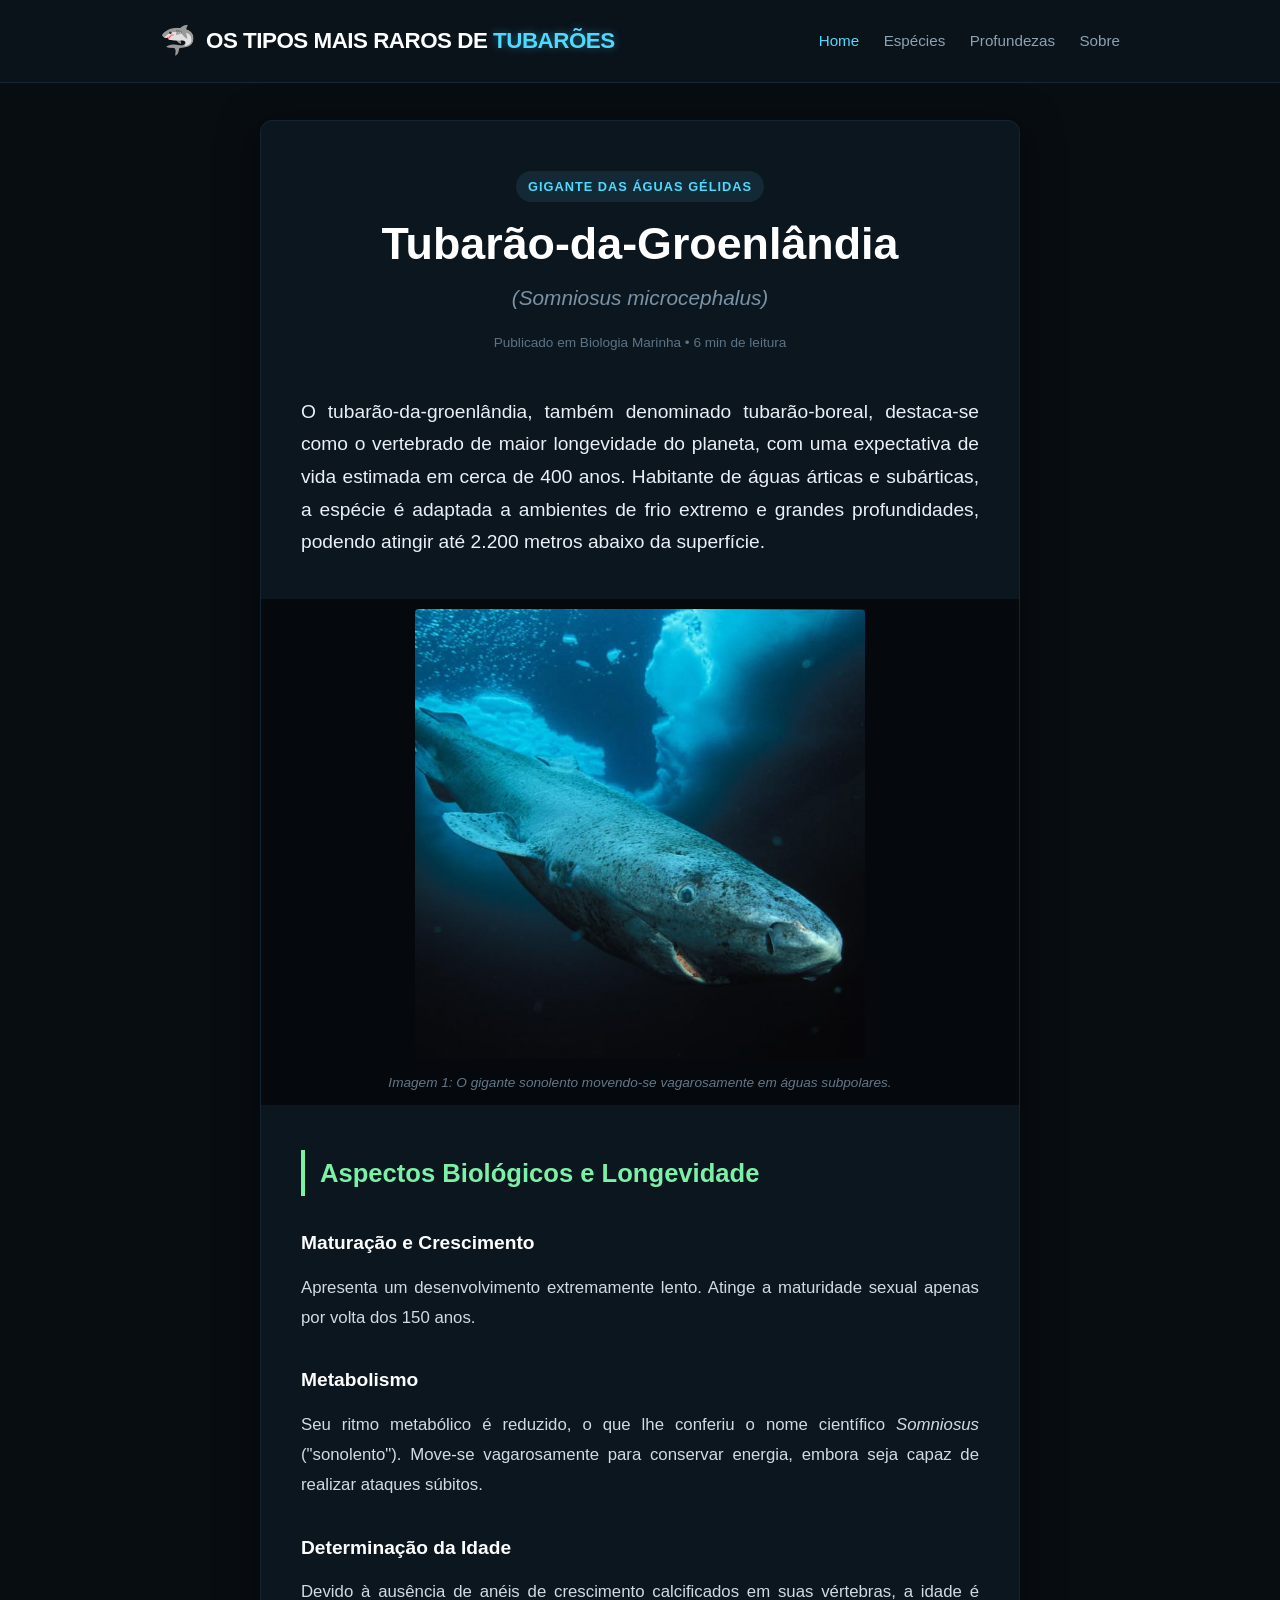
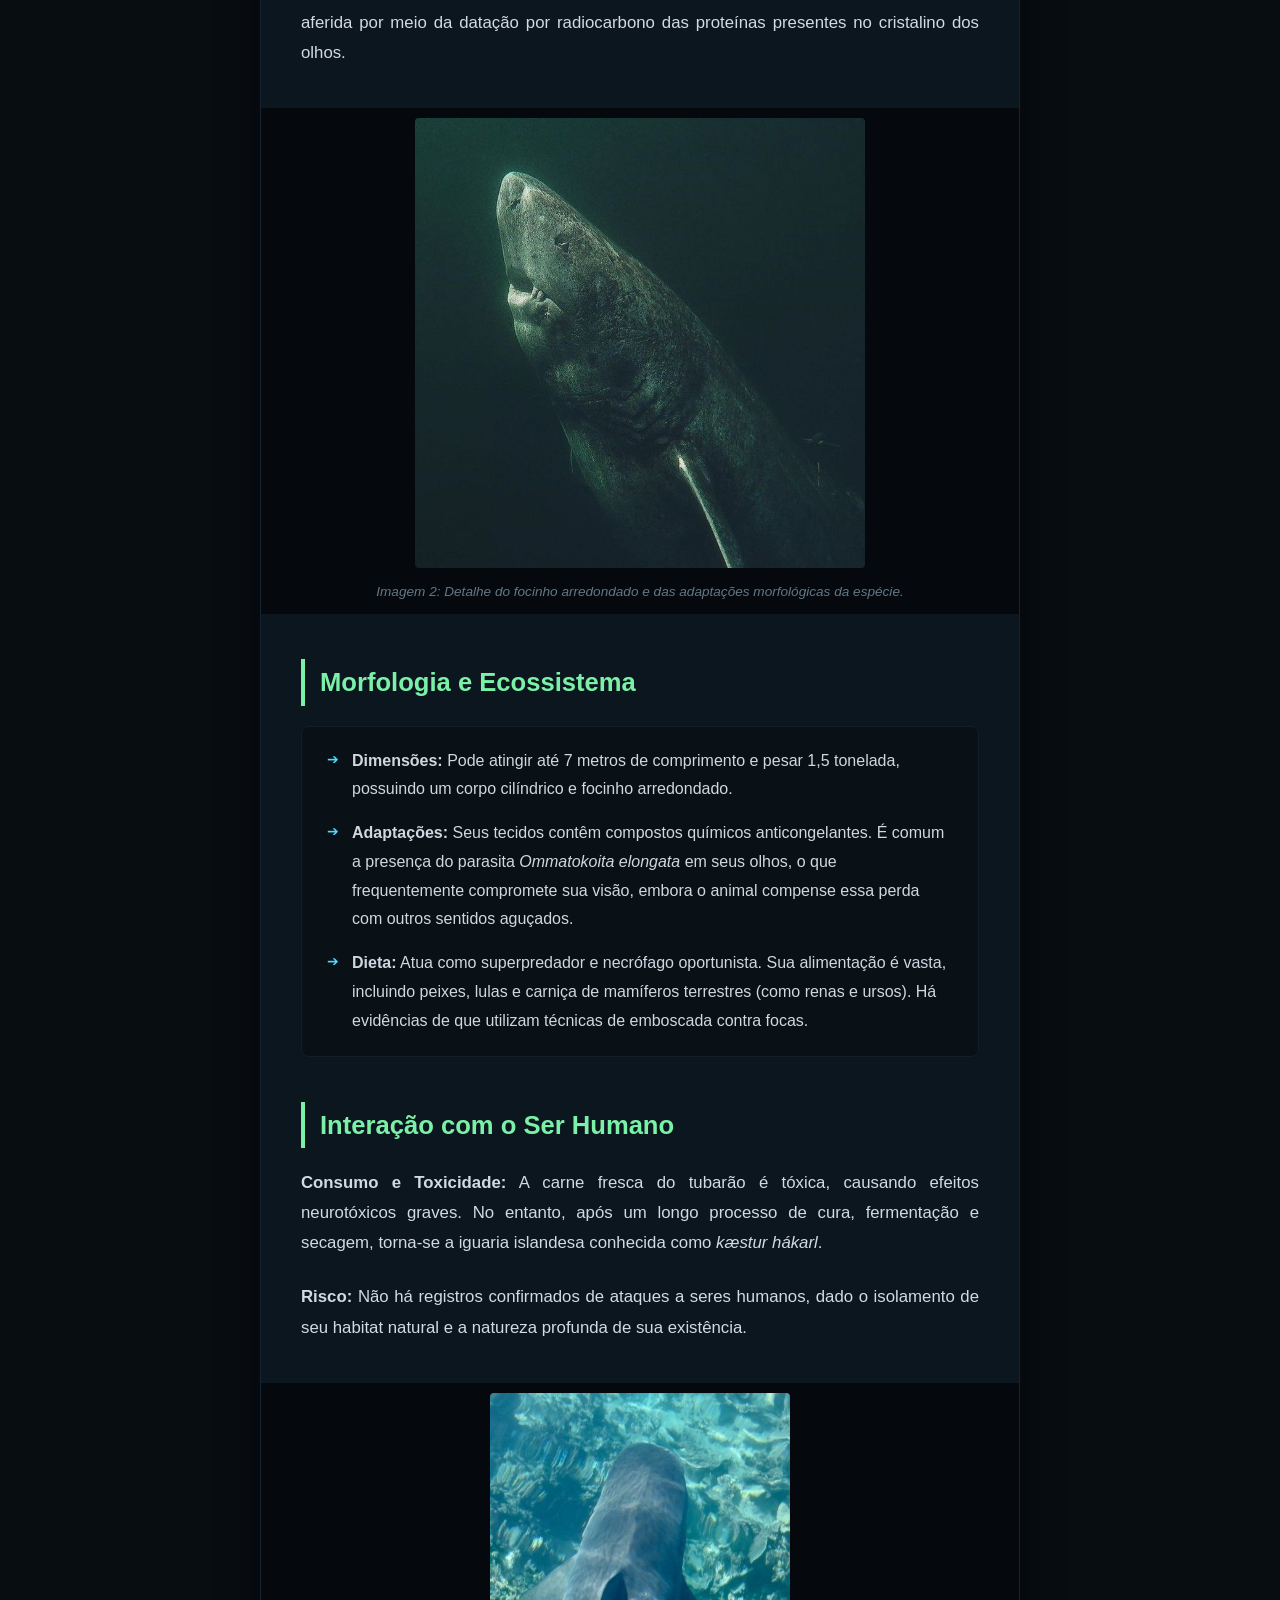
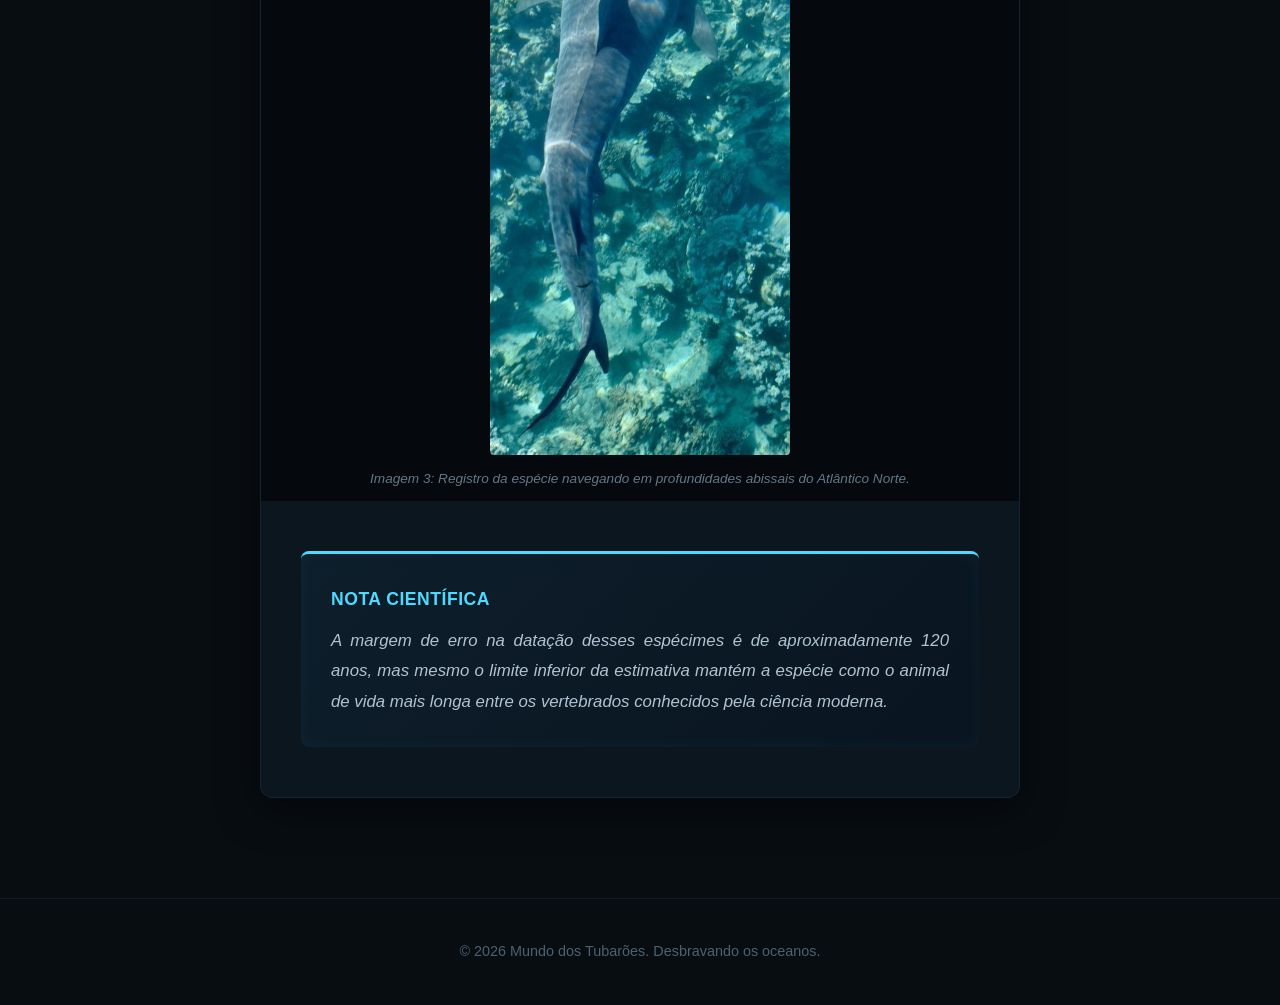
==== Tubarão da groenlandia.html @ ea581b5d "Add files via upload" ====
<!DOCTYPE html>
<html lang="pt-br">
<head>
    <meta charset="UTF-8">
    <meta name="viewport" content="width=device-width, initial-scale=1.0">
    <title>Tubarão-da-Groenlândia - Mundo dos Tubarões</title>
    <link rel="stylesheet" href="style.css">
</head>
<body>

    
    <header class="blog-header">
        <div class="header-container">
            <a href="index.html" class="logo-link">
                <span class="logo-icon">🦈</span>
                <span class="logo-text">OS TIPOS MAIS RAROS DE <span class="highlight">TUBARÕES</span></span>
            </a>
            <nav class="blog-nav">
                <a href="index.html" class="active">Home</a>
                <a href="#">Espécies</a>
                <a href="#">Profundezas</a>
                <a href="#">Sobre</a>
            </nav>
        </div>
    </header>
    
    <main class="main-content">
        <article class="post-container">

            <header class="post-header">
                <span class="category-tag">Gigante das Águas Gélidas</span>
                <h1>Tubarão-da-Groenlândia</h1>
                <div class="subtitle">(Somniosus microcephalus)</div>
                <div class="post-meta">Publicado em Biologia Marinha &bull; 6 min de leitura</div>
            </header>

            <section class="post-body">
                <p class="lead-paragraph">
                    O tubarão-da-groenlândia, também denominado tubarão-boreal, destaca-se como o vertebrado de maior longevidade do planeta, com uma expectativa de vida estimada em cerca de 400 anos. Habitante de águas árticas e subárticas, a espécie é adaptada a ambientes de frio extremo e grandes profundidades, podendo atingir até 2.200 metros abaixo da superfície.
                </p>

                <div class="img-container">
                    <img src="tubarão da groenlândia 1.jpg" alt="Tubarão-da-Groenlândia nadando sob o gelo ártico" style="max-width: 450px; margin: 0 auto;">
                    <div class="img-caption">Imagem 1: O gigante sonolento movendo-se vagarosamente em águas subpolares.</div>
                </div>

                <h2>Aspectos Biológicos e Longevidade</h2>
                
                <h3>Maturação e Crescimento</h3>
                <p>Apresenta um desenvolvimento extremamente lento. Atinge a maturidade sexual apenas por volta dos 150 anos.</p>

                <h3>Metabolismo</h3>
                <p>Seu ritmo metabólico é reduzido, o que lhe conferiu o nome científico <em>Somniosus</em> ("sonolento"). Move-se vagarosamente para conservar energia, embora seja capaz de realizar ataques súbitos.</p>

                <h3>Determinação da Idade</h3>
                <p>Devido à ausência de anéis de crescimento calcificados em suas vértebras, a idade é aferida por meio da datação por radiocarbono das proteínas presentes no cristalino dos olhos.</p>

                <div class="img-container">
                    <img src="tubarão da groenlândia 2.jpg" alt="Detalhe dos olhos do Tubarão-da-Groenlândia" style="max-width: 450px; margin: 0 auto;">
                    <div class="img-caption">Imagem 2: Detalhe do focinho arredondado e das adaptações morfológicas da espécie.</div>
                </div>

                <h2>Morfologia e Ecossistema</h2>
                <ul class="styled-list">
                    <li><strong>Dimensões:</strong> Pode atingir até 7 metros de comprimento e pesar 1,5 tonelada, possuindo um corpo cilíndrico e focinho arredondado.</li>
                    <li><strong>Adaptações:</strong> Seus tecidos contêm compostos químicos anticongelantes. É comum a presença do parasita <em>Ommatokoita elongata</em> em seus olhos, o que frequentemente compromete sua visão, embora o animal compense essa perda com outros sentidos aguçados.</li>
                    <li><strong>Dieta:</strong> Atua como superpredador e necrófago oportunista. Sua alimentação é vasta, incluindo peixes, lulas e carniça de mamíferos terrestres (como renas e ursos). Há evidências de que utilizam técnicas de emboscada contra focas.</li>
                </ul>

                <h2>Interação com o Ser Humano</h2>
                <p><strong>Consumo e Toxicidade:</strong> A carne fresca do tubarão é tóxica, causando efeitos neurotóxicos graves. No entanto, após um longo processo de cura, fermentação e secagem, torna-se a iguaria islandesa conhecida como <em>kæstur hákarl</em>.</p>
                <p><strong>Risco:</strong> Não há registros confirmados de ataques a seres humanos, dado o isolamento de seu habitat natural e a natureza profunda de sua existência.</p>

                <div class="img-container">
                    <img src="tubarão da groenlândia 3.jpg" alt="Tubarão-da-Groenlândia em ambiente profundo" style="max-width: 300px; margin: 0 auto;">
                    <div class="img-caption">Imagem 3: Registro da espécie navegando em profundidades abissais do Atlântico Norte.</div>
                </div>

                <div class="highlight-box">
                    <div class="box-title">Nota Científica</div>
                    <p>A margem de erro na datação desses espécimes é de aproximadamente 120 anos, mas mesmo o limite inferior da estimativa mantém a espécie como o animal de vida mais longa entre os vertebrados conhecidos pela ciência moderna.</p>
                </div>
            </section>

        </article>
    </main>

    <footer class="blog-footer">
        <p>&copy; 2026 Mundo dos Tubarões. Desbravando os oceanos.</p>
    </footer>

</body>
</html>
---- style.css ----
* {
    box-sizing: border-box;
    margin: 0;
    padding: 0;
}

body {
    background-color: #080d12; 
    color: #cfd8e1; 
    font-family: -apple-system, BlinkMacSystemFont, "Segoe UI", Roboto, Helvetica, Arial, sans-serif;
    line-height: 1.8;
    padding-top: 80px; 
}

.blog-header {
    background-color: rgba(11, 20, 28, 0.95);
    border-bottom: 1px solid #162736;
    position: fixed;
    top: 0;
    left: 0;
    width: 100%;
    z-index: 1000;
    backdrop-filter: blur(8px);
}

.header-container {
    max-width: 1000px;
    margin: 0 auto;
    padding: 15px 20px;
    display: flex;
    justify-content: space-between;
    align-items: center;
}


.logo-link {
    text-decoration: none;
    display: flex;
    align-items: center;
    gap: 10px;
    transition: transform 0.2s ease;
}

.logo-link:hover {
    transform: translateY(-1px);
}

.logo-icon {
    font-size: 1.8em;
}

.logo-text {
    color: #ffffff;
    font-size: 1.4em;
    font-weight: 800;
    letter-spacing: -0.5px;
}

.logo-text .highlight {
    color: #4ed9ff;
    text-shadow: 0 0 10px rgba(78, 217, 255, 0.4);
}

.blog-nav a {
    color: #8da2b3;
    text-decoration: none;
    margin-left: 20px;
    font-weight: 500;
    font-size: 0.95em;
    transition: color 0.2s ease;
}

.blog-nav a:hover,
.blog-nav a.active {
    color: #4ed9ff;
}

.main-content {
    padding: 40px 20px;
}

.post-container {
    max-width: 760px;
    margin: 0 auto;
    background-color: #0c161f;
    padding: 50px 40px;
    border-radius: 12px;
    border: 1px solid #142433;
    box-shadow: 0 10px 40px rgba(0, 0, 0, 0.5);
}

.post-header {
    text-align: center;
    margin-bottom: 40px;
}

.category-tag {
    display: inline-block;
    background-color: rgba(78, 217, 255, 0.1);
    color: #4ed9ff;
    padding: 4px 12px;
    border-radius: 50px;
    font-size: 0.8em;
    font-weight: 600;
    text-transform: uppercase;
    letter-spacing: 1px;
    margin-bottom: 15px;
}

.post-header h1 {
    color: #ffffff;
    font-size: 2.8em;
    font-weight: 700;
    line-height: 1.2;
    margin-bottom: 8px;
}

.post-header .subtitle {
    font-size: 1.3em;
    color: #7b93a6;
    font-style: italic;
    margin-bottom: 15px;
}

.post-meta {
    font-size: 0.85em;
    color: #5d7385;
}

.post-body p {
    margin-bottom: 24px;
    text-align: justify;
    font-size: 1.05em;
    color: #d2dae2;
}

.post-body p.lead-paragraph {
    font-size: 1.2em;
    color: #eaf0f6;
    line-height: 1.7;
}

.post-body h2 {
    color: #7bf1a8;
    font-size: 1.6em;
    margin-top: 45px;
    margin-bottom: 20px;
    font-weight: 600;
    border-left: 4px solid #7bf1a8;
    padding-left: 15px;
}

.post-body h3 {
    color: #ffffff;
    font-size: 1.2em;
    margin-top: 30px;
    margin-bottom: 12px;
    font-weight: 600;
}

.styled-list {
    list-style: none;
    margin-bottom: 30px;
    background-color: #091016;
    padding: 20px 25px;
    border-radius: 8px;
    border: 1px solid #111e29;
}

.styled-list li {
    margin-bottom: 15px;
    padding-left: 25px;
    position: relative;
}

.styled-list li:last-child {
    margin-bottom: 0;
}

.styled-list li::before {
    content: "➔";
    color: #4ed9ff;
    position: absolute;
    left: 0;
    top: 0;
    font-size: 0.9em;
}

.img-container {
    margin: 40px -40px;
    background-color: #05090d;
    padding: 10px;
    text-align: center;
}

.img-container img {
    max-width: 100%;
    height: auto;
    display: block;
    margin: 0 auto;
    border-radius: 4px;
    transition: opacity 0.3s ease;
}

.img-container img:hover {
    opacity: 0.85;
}

.img-caption {
    font-size: 0.85em;
    color: #637787;
    margin-top: 12px;
    padding: 0 20px;
    font-style: italic;
}

.highlight-box {
    background: linear-gradient(135deg, #0e1e2b 0%, #091520 100%);
    border-top: 3px solid #4ed9ff;
    padding: 30px;
    border-radius: 8px;
    margin-top: 50px;
    box-shadow: inset 0 0 15px rgba(78, 217, 255, 0.05);
}

.highlight-box .box-title {
    color: #4ed9ff;
    font-weight: 700;
    font-size: 1.1em;
    text-transform: uppercase;
    letter-spacing: 0.5px;
    margin-bottom: 10px;
}

.highlight-box p {
    margin-bottom: 0;
    font-style: italic;
    color: #b1c2d0;
}

.blog-footer {
    text-align: center;
    padding: 40px 20px;
    color: #4e6070;
    font-size: 0.9em;
    border-top: 1px solid #111e29;
    margin-top: 60px;
}

@media (max-width: 768px) {
    body {
        padding-top: 130px;
    }
    
    .header-container {
        flex-direction: column;
        gap: 15px;
    }
    
    .blog-nav a {
        margin: 0 10px;
    }
    
    .post-container {
        padding: 30px 20px;
    }
    
    .img-container {
        margin: 30px -20px;
    }
    
    .post-header h1 {
        font-size: 2.1em;
    }
}
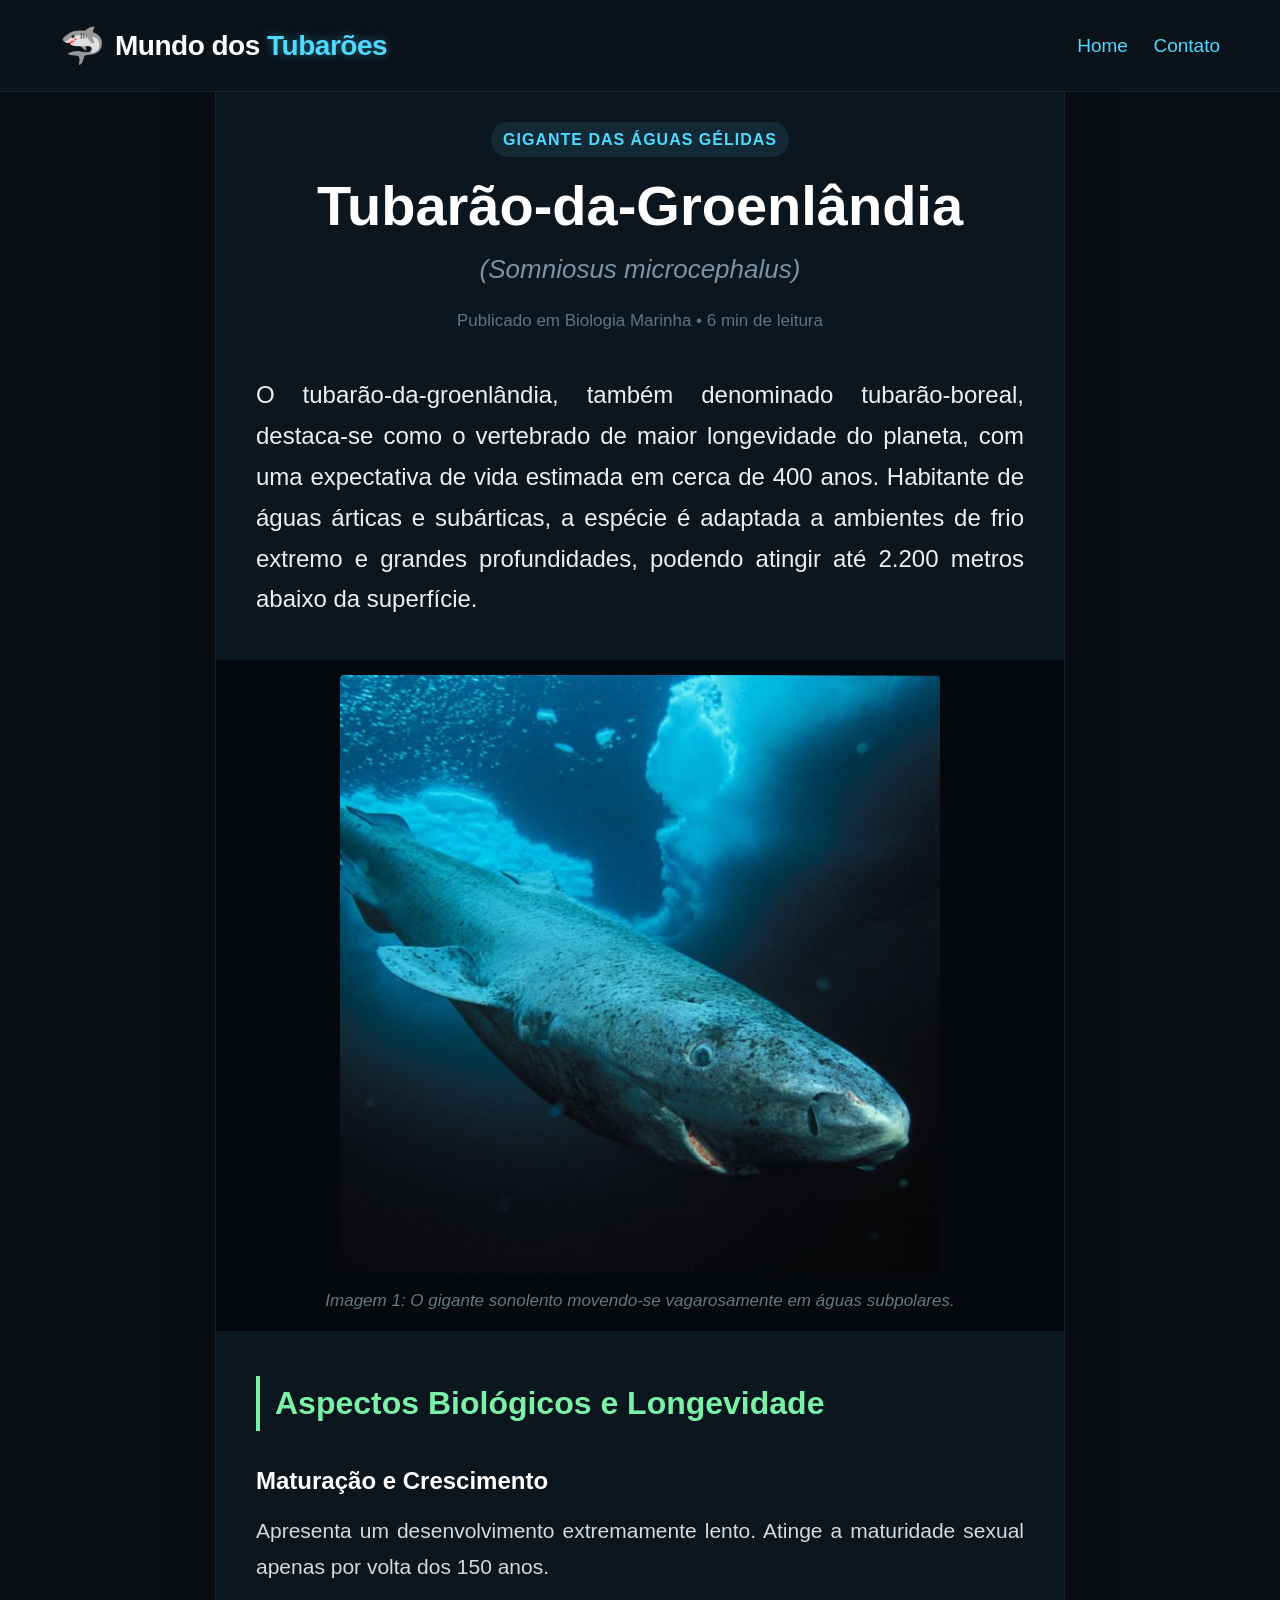
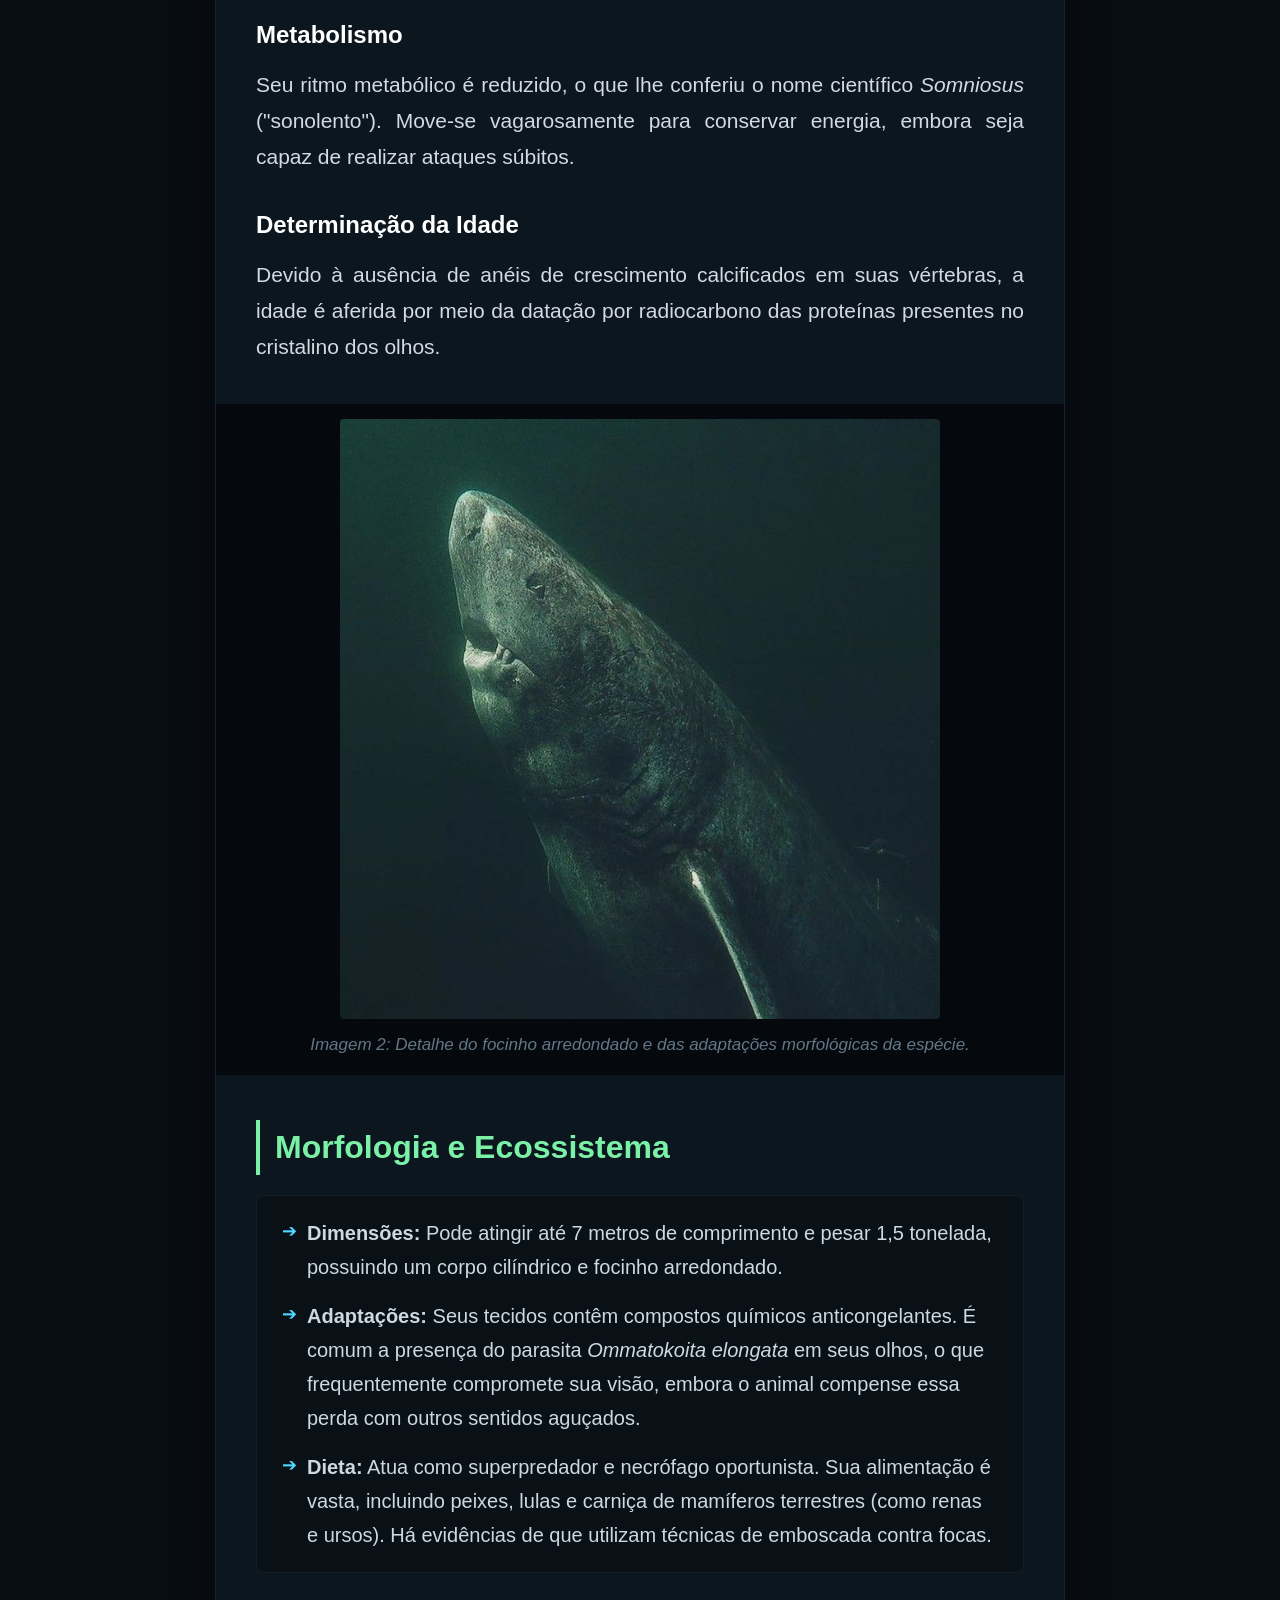
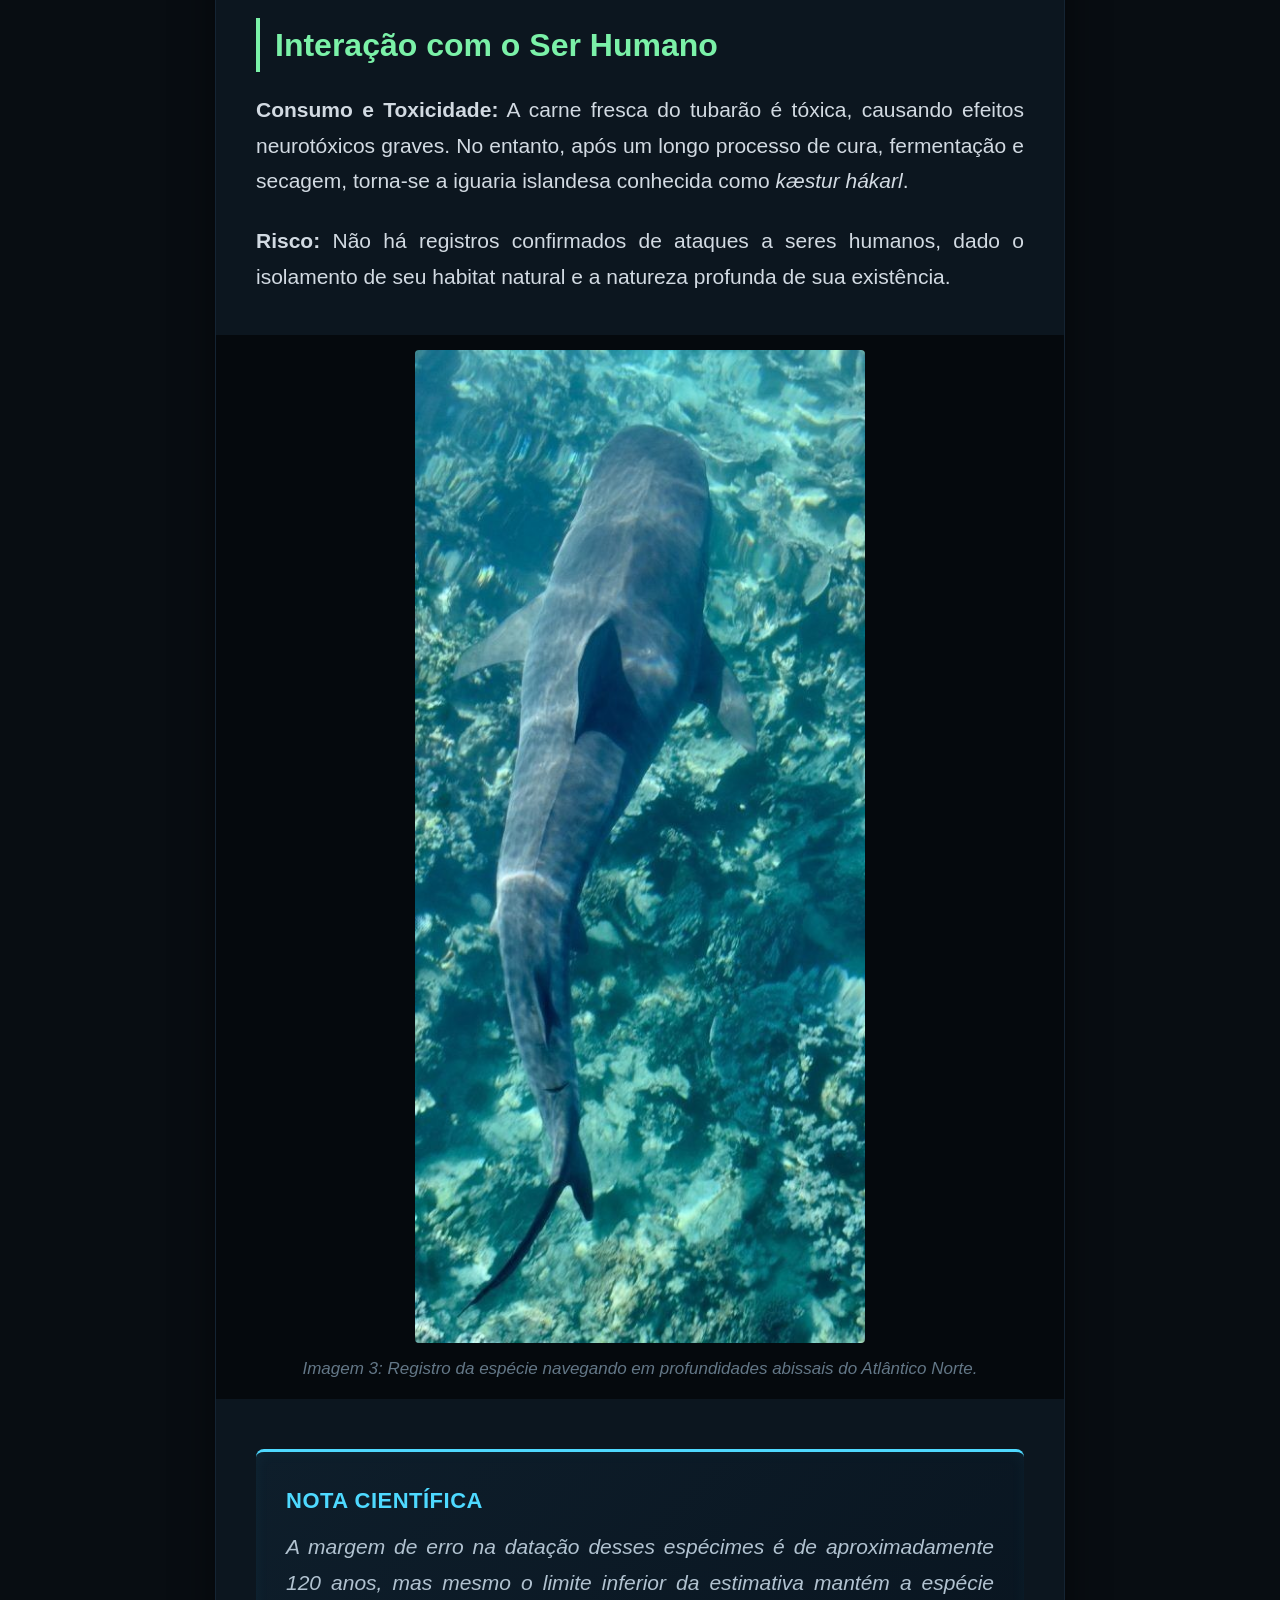
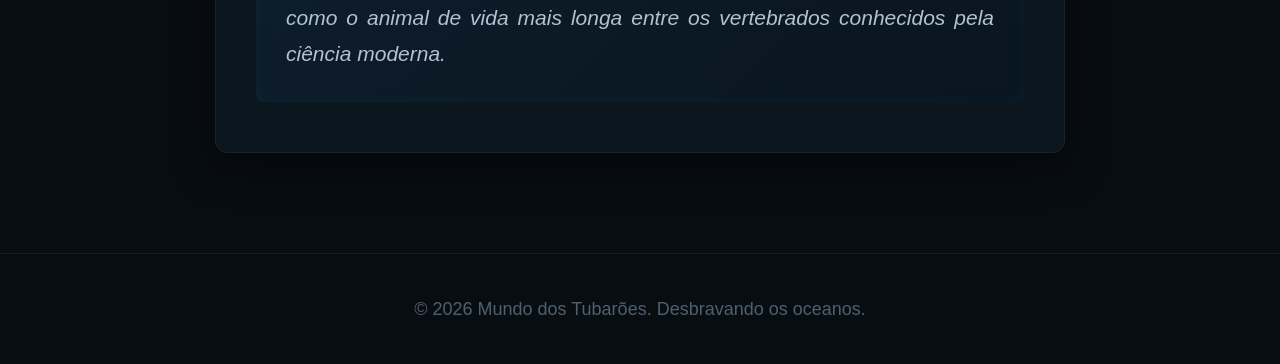
==== commit 620c7336: "Update Tubarão da groenlandia.html" ====
--- a/Tubarão da groenlandia.html
+++ b/Tubarão da groenlandia.html
@@ -12,14 +12,12 @@
     <header class="blog-header">
         <div class="header-container">
             <a href="index.html" class="logo-link">
-                <span class="logo-icon">🦈</span>
-                <span class="logo-text">OS TIPOS MAIS RAROS DE <span class="highlight">TUBARÕES</span></span>
+                  <span class="logo-icon">🦈</span>
+                <span class="logo-text">Mundo dos <span class="highlight">Tubarões</span></span>
             </a>
             <nav class="blog-nav">
                 <a href="index.html" class="active">Home</a>
-                <a href="#">Espécies</a>
-                <a href="#">Profundezas</a>
-                <a href="#">Sobre</a>
+                <a href="https://www.instagram.com/im.rikwxq" class="active" target="_blank">Contato</a>
             </nav>
         </div>
     </header>
@@ -40,7 +38,7 @@
                 </p>
 
                 <div class="img-container">
-                    <img src="tubarão da groenlândia 1.jpg" alt="Tubarão-da-Groenlândia nadando sob o gelo ártico" style="max-width: 450px; margin: 0 auto;">
+                 <img src="tubarão da groenlândia 1.jpg" alt="Tubarão-da-Groenlândia nadando sob o gelo ártico" style="max-width: 600px !important; margin: 0 auto;">
                     <div class="img-caption">Imagem 1: O gigante sonolento movendo-se vagarosamente em águas subpolares.</div>
                 </div>
 
@@ -56,7 +54,7 @@
                 <p>Devido à ausência de anéis de crescimento calcificados em suas vértebras, a idade é aferida por meio da datação por radiocarbono das proteínas presentes no cristalino dos olhos.</p>
 
                 <div class="img-container">
-                    <img src="tubarão da groenlândia 2.jpg" alt="Detalhe dos olhos do Tubarão-da-Groenlândia" style="max-width: 450px; margin: 0 auto;">
+                    <img src="tubarão da groenlândia 2.jpg" alt="Detalhe dos olhos do Tubarão-da-Groenlândia" style="max-width: 600px !important; margin: 0 auto;">
                     <div class="img-caption">Imagem 2: Detalhe do focinho arredondado e das adaptações morfológicas da espécie.</div>
                 </div>
 
@@ -72,7 +70,7 @@
                 <p><strong>Risco:</strong> Não há registros confirmados de ataques a seres humanos, dado o isolamento de seu habitat natural e a natureza profunda de sua existência.</p>
 
                 <div class="img-container">
-                    <img src="tubarão da groenlândia 3.jpg" alt="Tubarão-da-Groenlândia em ambiente profundo" style="max-width: 300px; margin: 0 auto;">
+                    <img src="tubarão da groenlândia 3.jpg" alt="Tubarão-da-Groenlândia em ambiente profundo" style="max-width: 450px !important; margin: 0 auto;">
                     <div class="img-caption">Imagem 3: Registro da espécie navegando em profundidades abissais do Atlântico Norte.</div>
                 </div>
 
@@ -90,4 +88,4 @@
     </footer>
 
 </body>
-</html>+</html>
--- a/style.css
+++ b/style.css
@@ -4,18 +4,22 @@
     padding: 0;
 }
 
+html {
+    font-size: 20px; 
+}
+
 body {
     background-color: #080d12; 
     color: #cfd8e1; 
     font-family: -apple-system, BlinkMacSystemFont, "Segoe UI", Roboto, Helvetica, Arial, sans-serif;
-    line-height: 1.8;
-    padding-top: 80px; 
+    line-height: 1.7;
+    padding-top: 30px; 
 }
 
 .blog-header {
     background-color: rgba(11, 20, 28, 0.95);
     border-bottom: 1px solid #162736;
-    position: fixed;
+    position:absolute;
     top: 0;
     left: 0;
     width: 100%;
@@ -24,14 +28,13 @@
 }
 
 .header-container {
-    max-width: 1000px;
+    max-width: 1200px; 
     margin: 0 auto;
     padding: 15px 20px;
     display: flex;
     justify-content: space-between;
     align-items: center;
 }
-
 
 .logo-link {
     text-decoration: none;
@@ -77,10 +80,12 @@
 
 .main-content {
     padding: 40px 20px;
+    width: 100%;
 }
 
 .post-container {
-    max-width: 760px;
+    max-width: 850px; 
+    width: 100%;
     margin: 0 auto;
     background-color: #0c161f;
     padding: 50px 40px;
@@ -88,6 +93,7 @@
     border: 1px solid #142433;
     box-shadow: 0 10px 40px rgba(0, 0, 0, 0.5);
 }
+
 
 .post-header {
     text-align: center;
@@ -189,13 +195,17 @@
 .img-container {
     margin: 40px -40px;
     background-color: #05090d;
-    padding: 10px;
+    padding: 15px;
     text-align: center;
+    display: flex;
+    flex-direction: column;
+    align-items: center;
 }
 
 .img-container img {
-    max-width: 100%;
-    height: auto;
+    width: 100% !important;
+    max-width: 550px !important;
+    height: auto !important;
     display: block;
     margin: 0 auto;
     border-radius: 4px;
@@ -245,20 +255,28 @@
     font-size: 0.9em;
     border-top: 1px solid #111e29;
     margin-top: 60px;
+    width: 100%;
 }
 
 @media (max-width: 768px) {
     body {
-        padding-top: 130px;
+        padding-top: 20px;
     }
     
     .header-container {
         flex-direction: column;
         gap: 15px;
-    }
-    
+        padding: 15px 10px;
+    }
+    
+    .logo-text {
+        font-size: 1.1em;
+        text-align: center;
+    }
+
     .blog-nav a {
-        margin: 0 10px;
+        margin: 0 8px;
+        font-size: 0.9em;
     }
     
     .post-container {
@@ -267,9 +285,14 @@
     
     .img-container {
         margin: 30px -20px;
+        padding: 10px;
     }
     
     .post-header h1 {
-        font-size: 2.1em;
-    }
-}+        font-size: 2em;
+    }
+
+    .post-body p {
+        text-align: left;
+    }
+}
